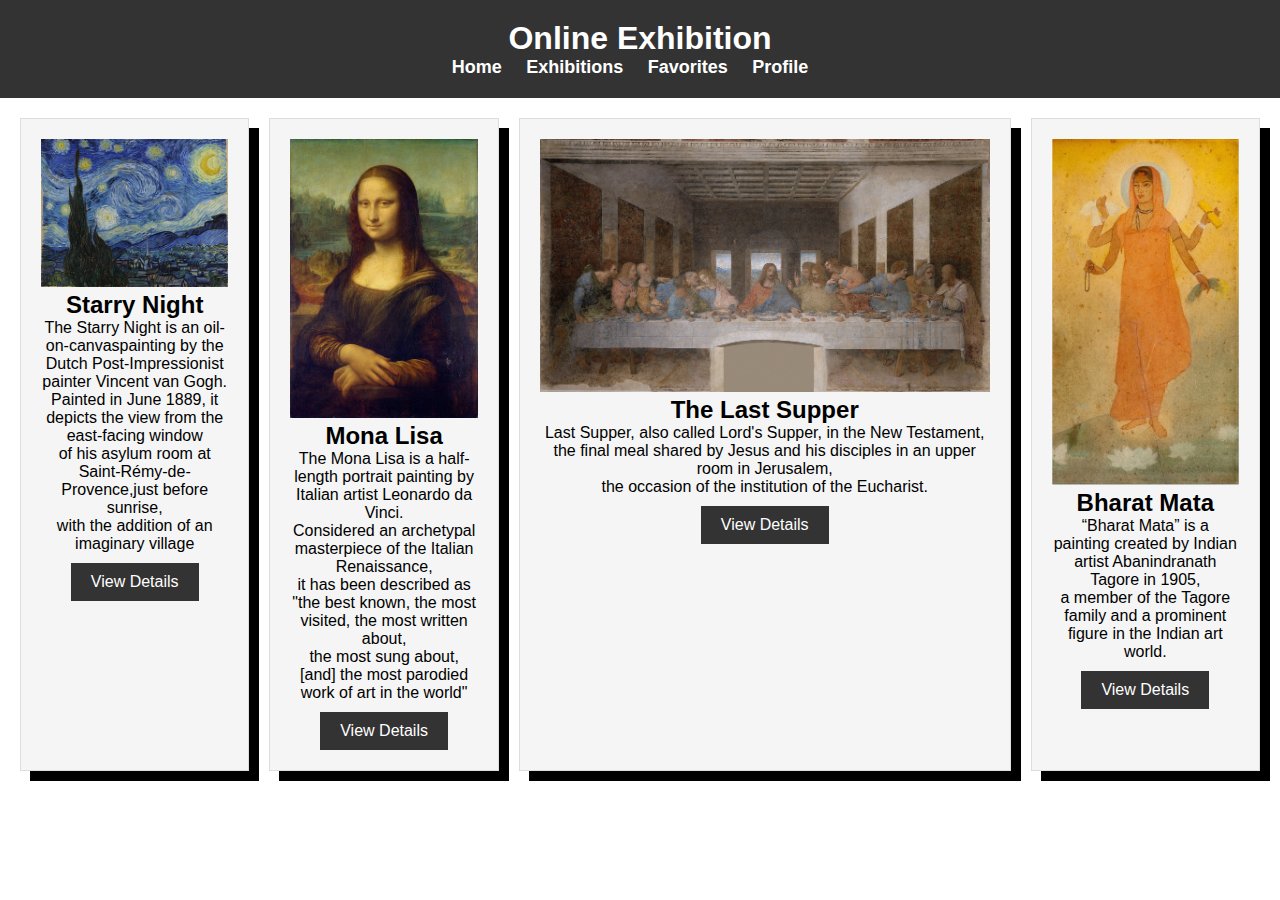
==== index.html @ 21d45e3b "Add files via upload" ====
<!DOCTYPE html>
<html lang="en">
<head>
    <meta charset="UTF-8">
    <meta name="viewport" content="width=device-width, initial-scale=1.0">
    <title>Online Exhibition</title>
    <link rel="stylesheet" href="sample.css">
</head>
<body>
    <header>
        <h1>Online Exhibition</h1>
        <nav>
            <ul>
                <li><a href="home.html">Home</a></li>
                <li><a href="index.html">Exhibitions</a></li>
                <li><a href="#">Favorites</a></li>
                <li><a href="profile.html">Profile</a></li>
            </ul>
        </nav>
    </header>
    <main>
        <section class="exhibition-list">
            <!-- Exhibition 1 -->
            <div class="exhibition">
                <img src="Van_Gogh_-_Starry_Night_-_Google_Art_Project.jpg" alt="Picture of Straay Night">
                <h2>Starry Night</h2>
                <p>The Starry Night is an oil-on-canvaspainting by the <br>
                  Dutch Post-Impressionist painter Vincent van Gogh.<br>
                 Painted in June 1889, it depicts the view from the east-facing window <br>
                 of his asylum room at Saint-Rémy-de-Provence,just before sunrise,<br>
                 with the addition of an imaginary village</p>
                <a href="#" class="view-details">View Details</a>
            </div>
            
            <!-- Exhibition 2 -->
            <div class="exhibition">
                <img src="Mona_Lisa.jpg" alt="Picture of monalisa">
                <h2>Mona Lisa</h2>
                <p>The Mona Lisa is a half-length portrait painting by Italian artist Leonardo da Vinci.<br>
                 Considered an archetypal masterpiece of the Italian Renaissance,<br>
                 it has been described as "the best known, the most visited, the most written about,<br>
                  the most sung about, [and] the most parodied work of art in the world"</p>
                <a href="#" class="view-details">View Details</a>
            </div>
             <!-- Exhibition 3 -->
             <div class="exhibition">
                <img src="The last supper.jpg"  alt="Picture of the last supper artwork">
                <h2>The Last Supper</h2>
                <p>Last Supper, also called Lord's Supper, in the New Testament,<br>
                     the final meal shared by Jesus and his disciples in an upper room in Jerusalem,<br>
                      the occasion of the institution of the Eucharist.</p>
                <a href="#" class="view-details">View Details</a>
            </div>
             <!-- Exhibition 4 -->
             <div class="exhibition">
                <img src="Bharat_Mata_by_Abanindranath_Tagore.jpg" alt="Exhibition 2">
                <h2>Bharat Mata</h2>
                <p>“Bharat Mata” is a painting created by Indian artist Abanindranath Tagore in 1905,<br>
                     a member of the Tagore family and a prominent figure in the Indian art world.</p>
                <a href="#" class="view-details">View Details</a>
            </div>
        </section>
        
        <section class="artwork-details">
            <h2>Artwork Details</h2>
            <img src="" alt="" class="artwork-image">
            <h3 class="artwork-title">Artwork Title</h3>
            <p class="artist">Artist: Artist Name</p>
            <p class="medium">Medium: Oil on Canvas</p>
            <p class="description">Description of the artwork.</p>
            <p class="price">Price: $100</p>
        </section>
    </main>
    <script src="script.js"></script>
</body>
</html>
---- sample.css ----
body {
    font-family: Arial, sans-serif;
}
body, h1, h2, p, ul, li, button {
    margin: 0;
    padding: 0;
}
header {
    background-color: #333;
    color: white;
    padding: 20px;
    text-align: center;
}

main {
    padding: 20px;
}
nav ul {
    list-style: none;
}

nav ul li {
    display: inline;
    margin-right: 20px;
}
li:hover {
    text-decoration: underline;
}

nav a {
    color: #fff;
    text-decoration: none;
    font-weight: bold;
    font-size: 18px;
}
.exhibition-list {
    display: flex;
    justify-content: space-between;
    gap: 20px;
}

.exhibition {
    background-color: #f5f5f5;
    border: 1px solid #ddd;
    padding: 20px;
    text-align: center;
    transition: transform 0.3s;
    box-shadow: 10px 10px 0px  black;;
}

.exhibition:hover {
    transform: translateY(-5px);
}

.exhibition img {
    max-width: 100%;
    height: auto;
}

.view-details {
    display: inline-block;
    background-color: #333;
    color: white;
    padding: 10px 20px;
    text-decoration: none;
    margin-top: 10px;
}

.artwork-details {
    display: none;
    padding: 20px;
    border: 1px solid #ddd;
    background-color: #f5f5f5;
    text-align: center;
}

.artwork-image {
    max-width: 100%;
    height: auto;
}

.add-to-cart {
    background-color: #333;
    color: white;
    padding: 10px 20px;
    border: none;
    cursor: pointer;
    margin-top: 10px;
}

.add-to-cart:hover {
    background-color: #555;
}
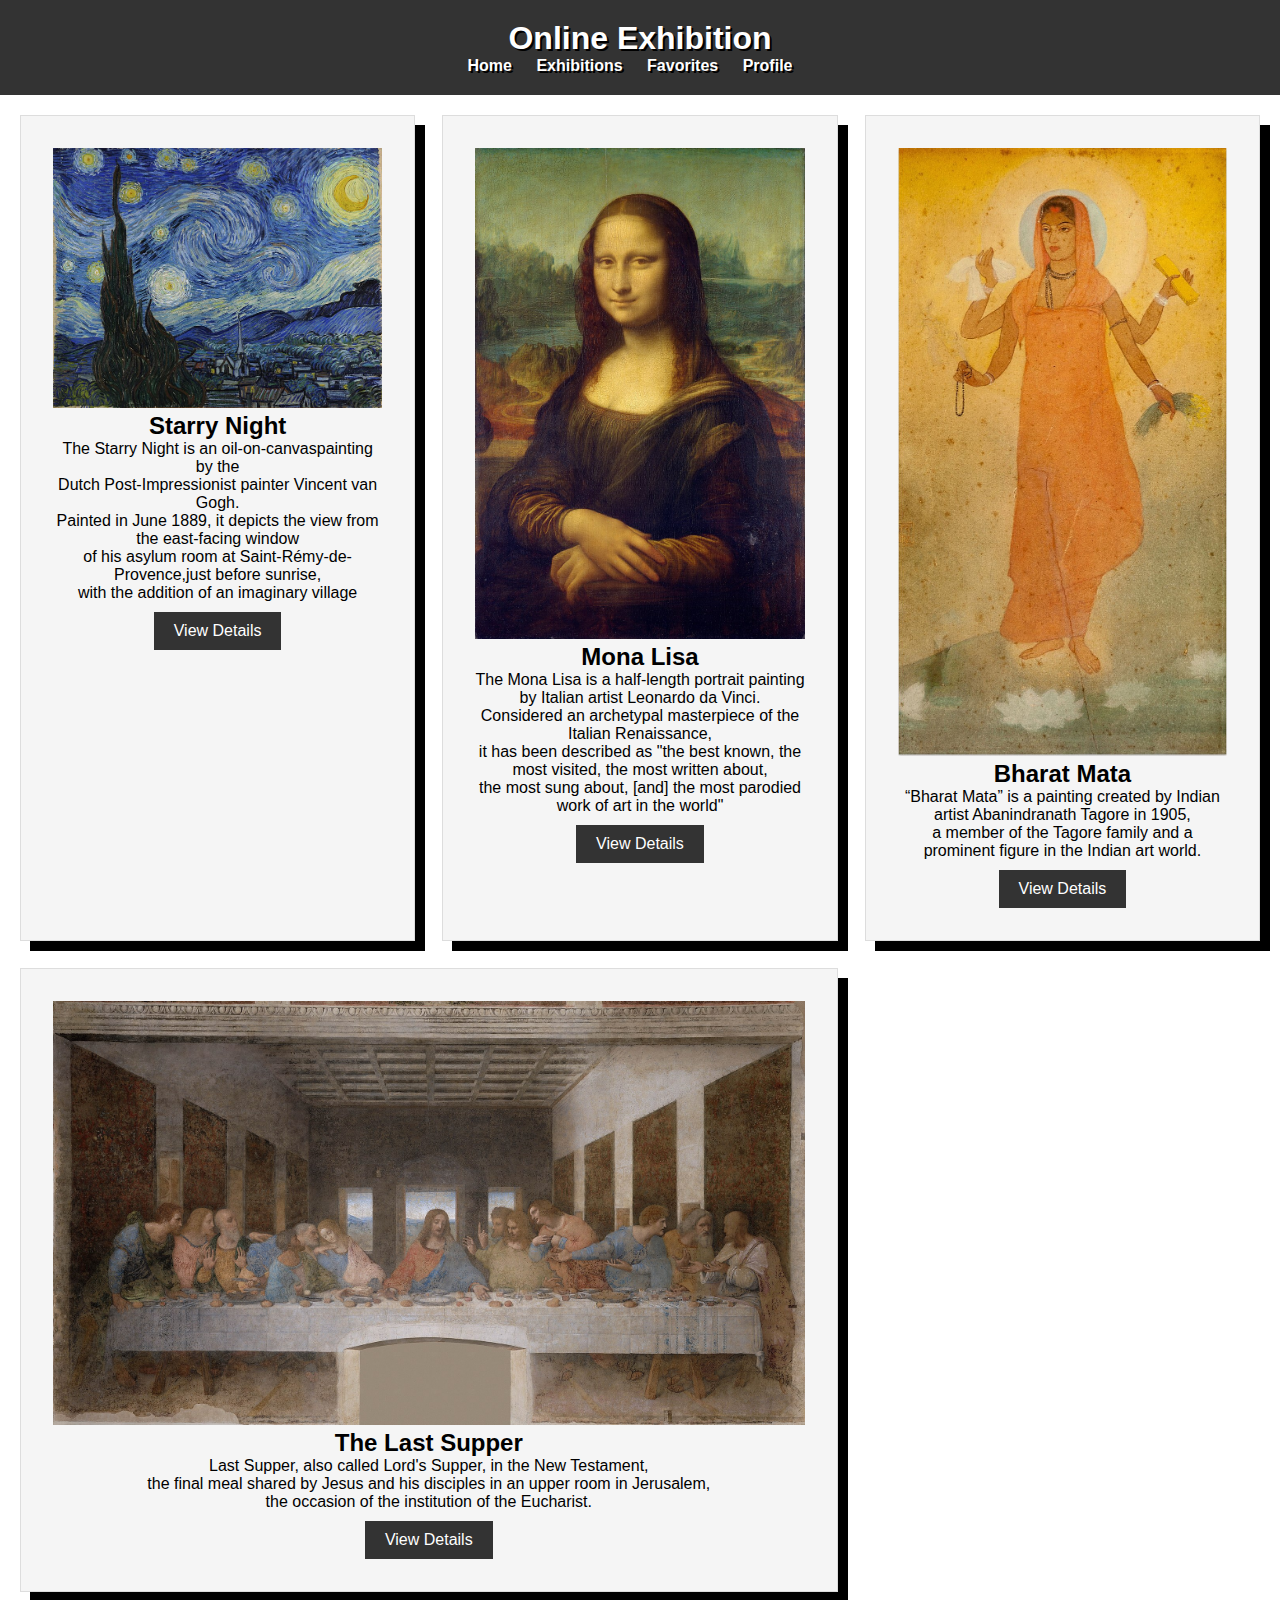
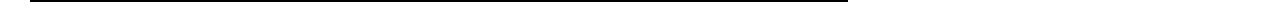
==== commit 7159249f: "grid dense" ====
--- a/index.html
+++ b/index.html
@@ -33,7 +33,7 @@
             </div>
             
             <!-- Exhibition 2 -->
-            <div class="exhibition">
+            <div class="exhibition" class="vertical">
                 <img src="Mona_Lisa.jpg" alt="Picture of monalisa">
                 <h2>Mona Lisa</h2>
                 <p>The Mona Lisa is a half-length portrait painting by Italian artist Leonardo da Vinci.<br>
@@ -43,7 +43,7 @@
                 <a href="#" class="view-details">View Details</a>
             </div>
              <!-- Exhibition 3 -->
-             <div class="exhibition">
+             <div class="exhibition" id="horizontal">
                 <img src="The last supper.jpg"  alt="Picture of the last supper artwork">
                 <h2>The Last Supper</h2>
                 <p>Last Supper, also called Lord's Supper, in the New Testament,<br>
@@ -52,7 +52,7 @@
                 <a href="#" class="view-details">View Details</a>
             </div>
              <!-- Exhibition 4 -->
-             <div class="exhibition">
+             <div class="exhibition" class="vertical">
                 <img src="Bharat_Mata_by_Abanindranath_Tagore.jpg" alt="Exhibition 2">
                 <h2>Bharat Mata</h2>
                 <p>“Bharat Mata” is a painting created by Indian artist Abanindranath Tagore in 1905,<br>
--- a/sample.css
+++ b/sample.css
@@ -10,6 +10,8 @@
     color: white;
     padding: 20px;
     text-align: center;
+    text-shadow: 2px 1.5px black;
+
 }
 
 main {
@@ -31,18 +33,19 @@
     color: #fff;
     text-decoration: none;
     font-weight: bold;
-    font-size: 18px;
 }
 .exhibition-list {
-    display: flex;
-    justify-content: space-between;
-    gap: 20px;
+    display: grid;
+    grid-gap: 1.7em;
+    grid-template-columns:repeat(auto-fit,minmax(350px,1fr));
+    grid-auto-rows: max-content;
+    grid-auto-flow: dense;
 }
 
 .exhibition {
     background-color: #f5f5f5;
     border: 1px solid #ddd;
-    padding: 20px;
+    padding: 2rem;
     text-align: center;
     transition: transform 0.3s;
     box-shadow: 10px 10px 0px  black;;
@@ -54,7 +57,8 @@
 
 .exhibition img {
     max-width: 100%;
-    height: auto;
+    min-height: 30%;
+    object-fit: cover;
 }
 
 .view-details {
@@ -91,3 +95,6 @@
 .add-to-cart:hover {
     background-color: #555;
 }
+#horizontal{
+    grid-column:span 2;
+}